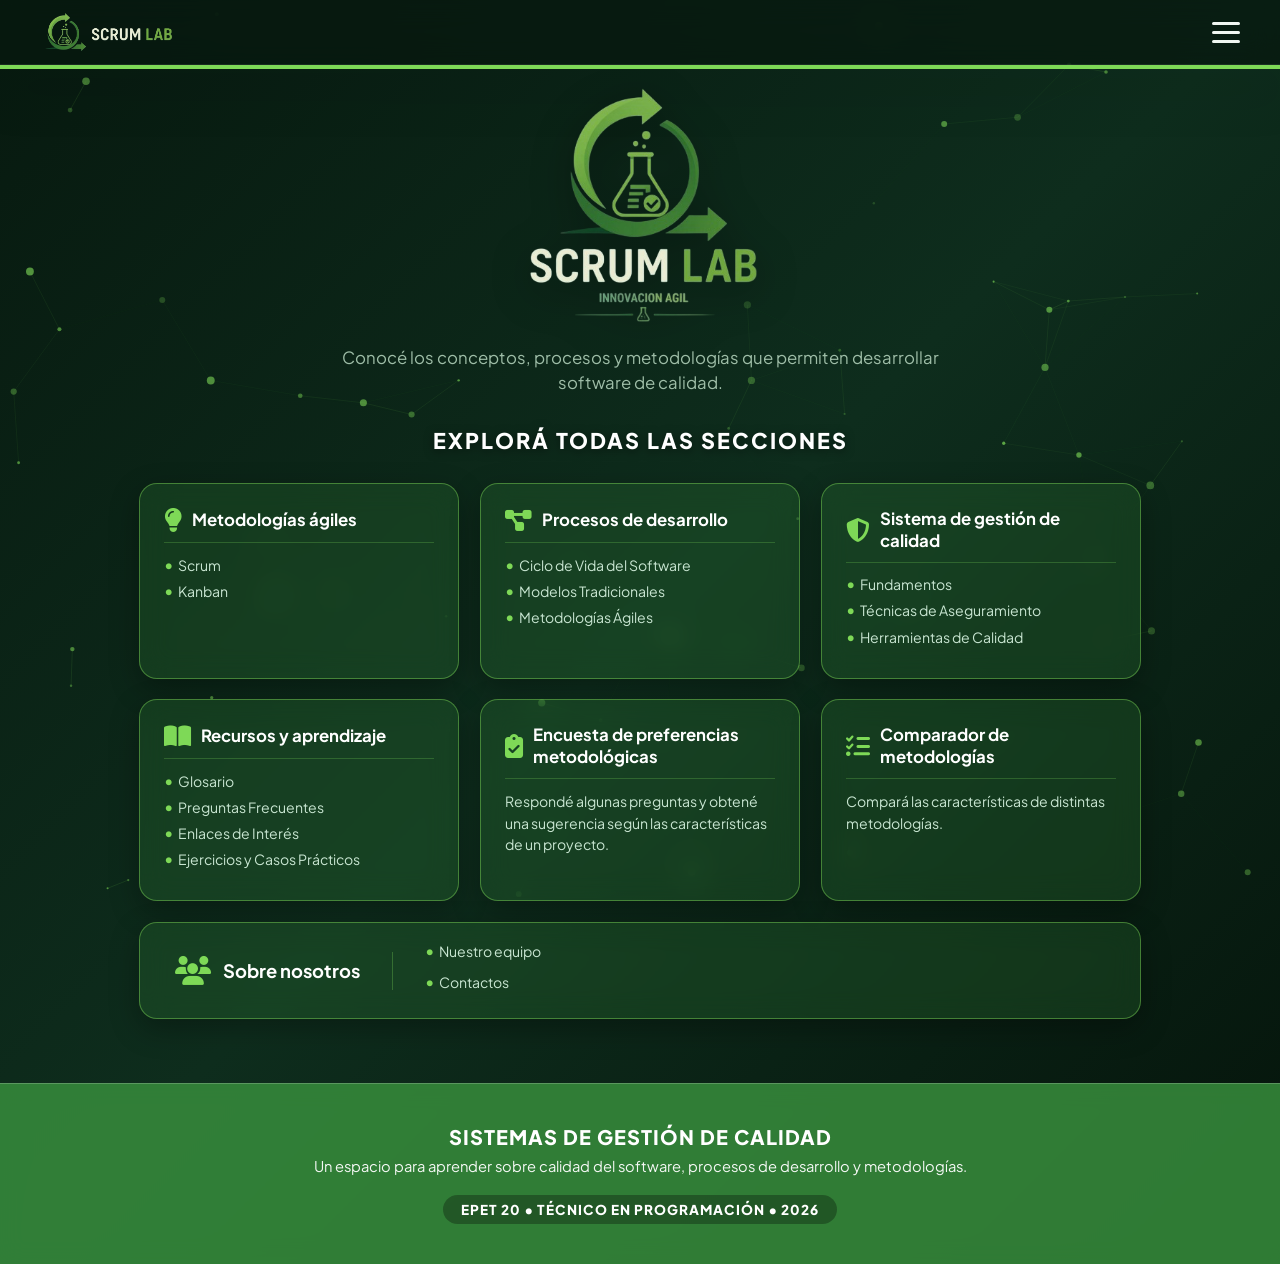
==== index.html @ 4226cd79 "Primer commit." ====
<!DOCTYPE html>
<html lang="es">
<head>
  <meta charset="UTF-8">
  <meta name="viewport" content="width=device-width, initial-scale=1.0">
  <title>SCRUM LAB - Innovación Ágil</title>
  <!-- Iconos FontAwesome -->
  <link rel="stylesheet" href="https://cdnjs.cloudflare.com/ajax/libs/font-awesome/6.4.0/css/all.min.css">
  <!-- Fuente Google -->
  <link href="https://fonts.googleapis.com/css2?family=Plus+Jakarta+Sans:wght@300;400;600;700;800;900&display=swap" rel="stylesheet">
  <!-- Hoja de Estilos -->
  <link rel="stylesheet" href="styles.css">
</head>
<body>

  <!-- Canvas de partículas animadas -->
  <canvas id="particles-canvas"></canvas>

  <!-- Navbar fija -->
  <header class="navbar">
    <div class="logo-mini">
      <img src="imagenes/logoheader.png" alt="Logo Scrum Lab Mini" class="header-logo-img">
    </div>
    <button class="menu-toggle" id="menuBtn" aria-label="Abrir menú">
      <span></span>
      <span></span>
      <span></span>
    </button>
  </header>

  <!-- Desplegable Megamenú -->
  <div class="mega-menu" id="megaMenu">
    <div class="mega-menu-content">
      
      <div class="menu-col">
        <h3><i class="fa-solid fa-shield-halved"></i> Gestión de la Calidad</h3>
        <ul>
          <li><a href="gestion.html"><i class="fa-solid fa-angle-right"></i> Fundamentos</a></li>
          <li><a href="gestion.html#aseguramiento"><i class="fa-solid fa-angle-right"></i> Técnicas de Aseguramiento</a></li>
          <li><a href="gestion.html"><i class="fa-solid fa-angle-right"></i> Herramientas de Calidad</a></li>
        </ul>
      </div>

      <div class="menu-col">
        <h3><i class="fa-solid fa-diagram-project"></i> Procesos de Desarrollo</h3>
        <ul>
          <li><a href="#"><i class="fa-solid fa-angle-right"></i> Ciclo de Vida del Software</a></li>
          <li><a href="#"><i class="fa-solid fa-angle-right"></i> Modelos Tradicionales</a></li>
        </ul>

        <h3><i class="fa-solid fa-bolt"></i> Metodologías Ágiles</h3>
        <ul>
          <li><a href="#"><i class="fa-solid fa-angle-right"></i> Scrum, Kanban, XP</a></li>
          <li><a href="#"><i class="fa-solid fa-angle-right"></i> Scrum a Profundidad</a></li>
        </ul>
      </div>

      <div class="menu-col">
        <h3><i class="fa-solid fa-graduation-cap"></i> Recursos y Aprendizaje</h3>
        <ul>
          <li><a href="#"><i class="fa-solid fa-angle-right"></i> Glosario</a></li>
          <li><a href="#"><i class="fa-solid fa-angle-right"></i> Preguntas Frecuentes</a></li>
          <li><a href="#"><i class="fa-solid fa-angle-right"></i> Enlaces de Interés</a></li>
          <li><a href="#"><i class="fa-solid fa-angle-right"></i> Ejercicios y Casos Prácticos</a></li>
        </ul>
      </div>

      <div class="menu-col">
        <h3><i class="fa-solid fa-users"></i> Sobre Nosotros</h3>
        <ul>
          <li><a href="nosotros.html"><i class="fa-solid fa-angle-right"></i> Información sobre el equipo</a></li>
          <li><a href="nosotros.html"><i class="fa-solid fa-angle-right"></i> Contacto</a></li>
        </ul>

        <h3><i class="fa-solid fa-scale-balanced"></i> Comparador</h3>
        <ul>
          <li><a href="#"><i class="fa-solid fa-angle-right"></i> Comparador de Metodologías</a></li>
        </ul>

        <h3><i class="fa-solid fa-clipboard-question"></i> Encuestas</h3>
        <ul>
          <li><a href="#"><i class="fa-solid fa-angle-right"></i> Encuesta Metodológica</a></li>
        </ul>
      </div>

    </div>
  </div>

  <!-- PANTALLA PRINCIPAL -->
  <main class="main-container">
    
    <!-- ENCABEZADO SUPERIOR / HERO -->
    <section class="hero-section">
      <div class="main-logo-wrapper">
        <img src="imagenes/logoprincipal.png" alt="Logo Principal Scrum Lab" class="main-logo-img">
      </div>
      <p class="subtitle">Conocé los conceptos, procesos y metodologías que permiten desarrollar software de calidad.</p>
    </section>

    <!-- TÍTULO PRINCIPAL -->
    <h2 class="sections-title">EXPLORÁ TODAS LAS SECCIONES</h2>

    <!-- GRID DE TARJETAS ESTILO DESTACADOS -->
    <div class="sections-grid">
      
      <!-- Fila 1 - Tarjeta 1: Metodologías ágiles -->
      <div class="card highlight-style">
        <div class="card-header">
          <i class="fa-solid fa-lightbulb"></i>
          <h3>Metodologías ágiles</h3>
        </div>
        <ul class="card-list">
          <li>Scrum</li>
          <li>Kanban</li>
        </ul>
      </div>

      <!-- Fila 1 - Tarjeta 2: Procesos de desarrollo -->
      <div class="card highlight-style">
        <div class="card-header">
          <i class="fa-solid fa-diagram-project"></i>
          <h3>Procesos de desarrollo</h3>
        </div>
        <ul class="card-list">
          <li>Ciclo de Vida del Software</li>
          <li>Modelos Tradicionales</li>
          <li>Metodologías Ágiles</li>
        </ul>
      </div>

      <!-- Fila 1 - Tarjeta 3: Sistema de gestión de calidad -->
      <a href="gestion.html" class="card-link">
        <div class="card highlight-style">
          <div class="card-header">
            <i class="fa-solid fa-shield-halved"></i>
            <h3>Sistema de gestión de calidad</h3>
          </div>
          <ul class="card-list">
            <li>Fundamentos</li>
            <li>Técnicas de Aseguramiento</li>
            <li>Herramientas de Calidad</li>
          </ul>
        </div>
      </a>

      <!-- Fila 2 - Tarjeta 1: Recursos y aprendizaje -->
      <div class="card highlight-style">
        <div class="card-header">
          <i class="fa-solid fa-book-open"></i>
          <h3>Recursos y aprendizaje</h3>
        </div>
        <ul class="card-list">
          <li>Glosario</li>
          <li>Preguntas Frecuentes</li>
          <li>Enlaces de Interés</li>
          <li>Ejercicios y Casos Prácticos</li>
        </ul>
      </div>

      <!-- Fila 2 - Tarjeta 2: Encuesta de preferencias -->
      <div class="card highlight-style">
        <div class="card-header">
          <i class="fa-solid fa-clipboard-check"></i>
          <h3>Encuesta de preferencias metodológicas</h3>
        </div>
        <p class="card-desc">Respondé algunas preguntas y obtené una sugerencia según las características de un proyecto.</p>
      </div>

      <!-- Fila 2 - Tarjeta 3: Comparador de metodologías -->
      <div class="card highlight-style">
        <div class="card-header">
          <i class="fa-solid fa-list-check"></i>
          <h3>Comparador de metodologías</h3>
        </div>
        <p class="card-desc">Compará las características de distintas metodologías.</p>
      </div>

      <!-- Fila 3 - Tarjeta Ancha: Sobre nosotros -->
      <a href="nosotros.html" class="card-link full-width">
        <div class="card highlight-style horizontal-card">
          <div class="card-header-horizontal">
            <i class="fa-solid fa-users"></i>
            <h3>Sobre nosotros</h3>
          </div>
          <div class="divider-vertical"></div>
          <ul class="card-list inline-list">
            <li>Nuestro equipo</li>
            <li>Contactos</li>
          </ul>
        </div>
      </a>

    </div>
  </main>

  <!-- Pie de página -->
  <footer class="footer-banner">
    <h2>SISTEMAS DE GESTIÓN DE CALIDAD</h2>
    <p>Un espacio para aprender sobre calidad del software, procesos de desarrollo y metodologías.</p>
    <div class="epet-tag">
      EPET 20 • TÉCNICO EN PROGRAMACIÓN • 2026
    </div>
  </footer>

  <!-- Script JS -->
  <script src="script.js"></script>
</body>
</html>
---- styles.css ----
/* VARIABLES Y TEMA GENERAL */
:root {
  --bg-gradient: linear-gradient(135deg, #07190f 0%, #0e2d1d 50%, #05140b 100%);
  --highlight-card-bg: rgba(56, 142, 60, 0.22);
  --highlight-card-border: rgba(126, 217, 87, 0.45);
  --card-hover-border: rgba(126, 217, 87, 0.85);
  --card-glow: rgba(126, 217, 87, 0.25);

  --accent-green: #388e3c;
  --accent-lime: #7ed957;
  --text-light: #f0f7f2;
  --text-dark: #0b2114;
  --text-muted: #9ebda7;

  --font-family: 'Plus Jakarta Sans', sans-serif;
  --radius-sm: 12px;
  --radius-md: 18px;
  --radius-lg: 26px;
}

* {
  box-sizing: border-box;
  margin: 0;
  padding: 0;
}

html {
  scroll-behavior: smooth;
}

body {
  font-family: var(--font-family);
  background: var(--bg-gradient);
  color: var(--text-light);
  min-height: 100vh;
  position: relative;
  overflow-x: hidden;
}

/* CANVAS DE PARTÍCULAS */
#particles-canvas {
  position: fixed;
  top: 0;
  left: 0;
  width: 100%;
  height: 100%;
  pointer-events: none;
  z-index: 0;
}

/* BARRA SUPERIOR NAVBAR */
.navbar {
  position: fixed;
  top: 0;
  left: 0;
  right: 0;
  height: 65px;
  background: rgba(7, 25, 15, 0.75);
  backdrop-filter: blur(14px);
  -webkit-backdrop-filter: blur(14px);
  display: flex;
  align-items: center;
  justify-content: space-between;
  padding: 0 2rem;
  z-index: 100;
  border-bottom: 1px solid rgba(255, 255, 255, 0.08);
}

.logo-mini {
  display: flex;
  align-items: center;
}

.header-logo-img {
  max-height: 40px;
  width: auto;
  object-fit: contain;
}

.menu-toggle {
  background: transparent;
  border: none;
  cursor: pointer;
  display: flex;
  flex-direction: column;
  gap: 6px;
  padding: 8px;
  z-index: 101;
}

.menu-toggle span {
  display: block;
  width: 28px;
  height: 3px;
  background-color: var(--text-light);
  border-radius: 3px;
  transition: all 0.3s ease;
}

.menu-toggle.active span:nth-child(1) {
  transform: translateY(9px) rotate(45deg);
}
.menu-toggle.active span:nth-child(2) {
  opacity: 0;
}
.menu-toggle.active span:nth-child(3) {
  transform: translateY(-9px) rotate(-45deg);
}

/* DESPLEGABLE MEGA-MENÚ */
.mega-menu {
  position: fixed;
  top: 65px;
  left: 0;
  width: 100%;
  background: rgba(235, 242, 232, 0.96);
  backdrop-filter: blur(20px);
  box-shadow: 0 20px 40px rgba(0,0,0,0.5);
  max-height: 0;
  overflow: hidden;
  transition: max-height 0.4s ease-in-out;
  z-index: 99;
  border-bottom: 4px solid var(--accent-lime);
}

.mega-menu.open {
  max-height: 85vh;
  overflow-y: auto;
}

.mega-menu-content {
  max-width: 1200px;
  margin: 0 auto;
  padding: 2.5rem 2rem;
  display: grid;
  grid-template-columns: repeat(auto-fit, minmax(220px, 1fr));
  gap: 2rem;
  color: var(--text-dark);
}

.menu-col h3 {
  font-size: 0.95rem;
  color: #0d381d;
  text-transform: uppercase;
  letter-spacing: 0.5px;
  margin-bottom: 1rem;
  border-bottom: 2px solid #a3d9b1;
  padding-bottom: 0.4rem;
  display: flex;
  align-items: center;
  gap: 8px;
}

.menu-col ul {
  list-style: none;
  margin-bottom: 1.5rem;
}

.menu-col li {
  margin-bottom: 0.6rem;
}

.menu-col a {
  text-decoration: none;
  color: #1f422c;
  font-weight: 600;
  font-size: 0.9rem;
  transition: all 0.2s ease;
  display: flex;
  align-items: center;
  gap: 6px;
}

.menu-col a i {
  font-size: 0.8rem;
  transition: transform 0.2s ease;
}

.menu-col a:hover {
  color: #076127;
}

.menu-col a:hover i {
  transform: translateX(5px);
}

/* CONTENEDOR PRINCIPAL */
.main-container {
  position: relative;
  z-index: 1;
  max-width: 1050px;
  margin: 85px auto 40px auto;
  padding: 0 1.5rem;
}

.hero-section {
  text-align: center;
  margin-bottom: 2rem;
}

.main-logo-wrapper {
  display: flex;
  justify-content: center;
  margin-bottom: 0.5rem;
}

.main-logo-img {
  width: 100%;
  max-width: 270px;
  height: auto;
  object-fit: contain;
  filter: drop-shadow(0 10px 20px rgba(0,0,0,0.4));
}

.subtitle {
  font-size: 1.05rem;
  color: var(--text-muted);
  max-width: 650px;
  margin: 0.5rem auto 0 auto;
  font-weight: 400;
  line-height: 1.5;
}

.sections-title {
  text-align: center;
  font-size: 1.35rem;
  font-weight: 800;
  letter-spacing: 2px;
  color: #ffffff;
  margin-bottom: 1.8rem;
  text-transform: uppercase;
  text-shadow: 0 2px 10px rgba(0,0,0,0.5);
}

/* GRID Y TARJETAS CON ESTILO DESTACADOS */
.sections-grid {
  display: grid;
  grid-template-columns: repeat(3, 1fr);
  gap: 1.3rem;
}

.card-link {
  text-decoration: none;
  color: inherit;
  display: block;
}

.card-link.full-width {
  grid-column: 1 / -1;
}

/* ESTILO REUTILIZADO DE DESTACADOS */
.highlight-style {
  background: var(--highlight-card-bg);
  backdrop-filter: blur(14px);
  -webkit-backdrop-filter: blur(14px);
  border: 1px solid var(--highlight-card-border);
  border-radius: var(--radius-md);
  padding: 1.5rem;
  transition: all 0.35s cubic-bezier(0.25, 0.8, 0.25, 1);
  box-shadow: 0 10px 30px rgba(0, 0, 0, 0.3);
  height: 100%;
  display: flex;
  flex-direction: column;
}

.highlight-style:hover {
  transform: translateY(-6px);
  border-color: var(--card-hover-border);
  box-shadow: 0 14px 35px rgba(0, 0, 0, 0.45), 0 0 20px var(--card-glow);
}

.card-header {
  display: flex;
  align-items: center;
  gap: 10px;
  margin-bottom: 0.8rem;
  border-bottom: 1px solid rgba(126, 217, 87, 0.25);
  padding-bottom: 0.6rem;
}

.card-header i {
  font-size: 1.5rem;
  color: var(--accent-lime);
  flex-shrink: 0;
}

.card-header h3 {
  font-size: 1.05rem;
  font-weight: 700;
  line-height: 1.3;
  color: #ffffff;
}

.card-list {
  list-style: none;
  padding-left: 0;
}

.card-list li {
  font-size: 0.88rem;
  color: #c9e6d2;
  margin-bottom: 0.4rem;
  position: relative;
  padding-left: 14px;
  line-height: 1.4;
}

.card-list li::before {
  content: "•";
  position: absolute;
  left: 0;
  color: var(--accent-lime);
  font-size: 1.1rem;
  line-height: 1;
}

.card-desc {
  font-size: 0.88rem;
  color: #c9e6d2;
  line-height: 1.5;
}

/* TARJETA HORIZONTAL SOBRE NOSOTROS */
.horizontal-card {
  flex-direction: row;
  align-items: center;
  padding: 1.2rem 2.2rem;
  gap: 2rem;
}

.card-header-horizontal {
  display: flex;
  align-items: center;
  gap: 12px;
}

.card-header-horizontal i {
  font-size: 1.8rem;
  color: var(--accent-lime);
}

.card-header-horizontal h3 {
  font-size: 1.15rem;
  font-weight: 700;
  color: #ffffff;
  white-space: nowrap;
}

.divider-vertical {
  width: 1px;
  height: 38px;
  background: rgba(126, 217, 87, 0.3);
}

.inline-list {
  display: flex;
  flex-direction: column;
  gap: 0.3rem;
}

/* FOOTER BANNER */
.footer-banner {
  background: rgba(56, 142, 60, 0.85);
  backdrop-filter: blur(12px);
  color: #ffffff;
  text-align: center;
  padding: 2.5rem 1.5rem;
  margin-top: 4rem;
  position: relative;
  z-index: 1;
  border-top: 1px solid rgba(255,255,255,0.2);
}

.footer-banner h2 {
  font-size: 1.25rem;
  letter-spacing: 1px;
  margin-bottom: 0.5rem;
  font-weight: 800;
}

.footer-banner p {
  font-size: 0.92rem;
  opacity: 0.95;
  margin-bottom: 1.2rem;
}

.epet-tag {
  display: inline-block;
  font-weight: 800;
  letter-spacing: 1px;
  font-size: 0.85rem;
  background: rgba(0,0,0,0.3);
  padding: 6px 18px;
  border-radius: 20px;
}

/* RESPONSIVE */
@media (max-width: 850px) {
  .sections-grid {
    grid-template-columns: repeat(2, 1fr);
  }
}

@media (max-width: 580px) {
  .sections-grid {
    grid-template-columns: 1fr;
  }
  .horizontal-card {
    flex-direction: column;
    align-items: flex-start;
    gap: 1rem;
  }
  .divider-vertical {
    width: 100%;
    height: 1px;
  }
}
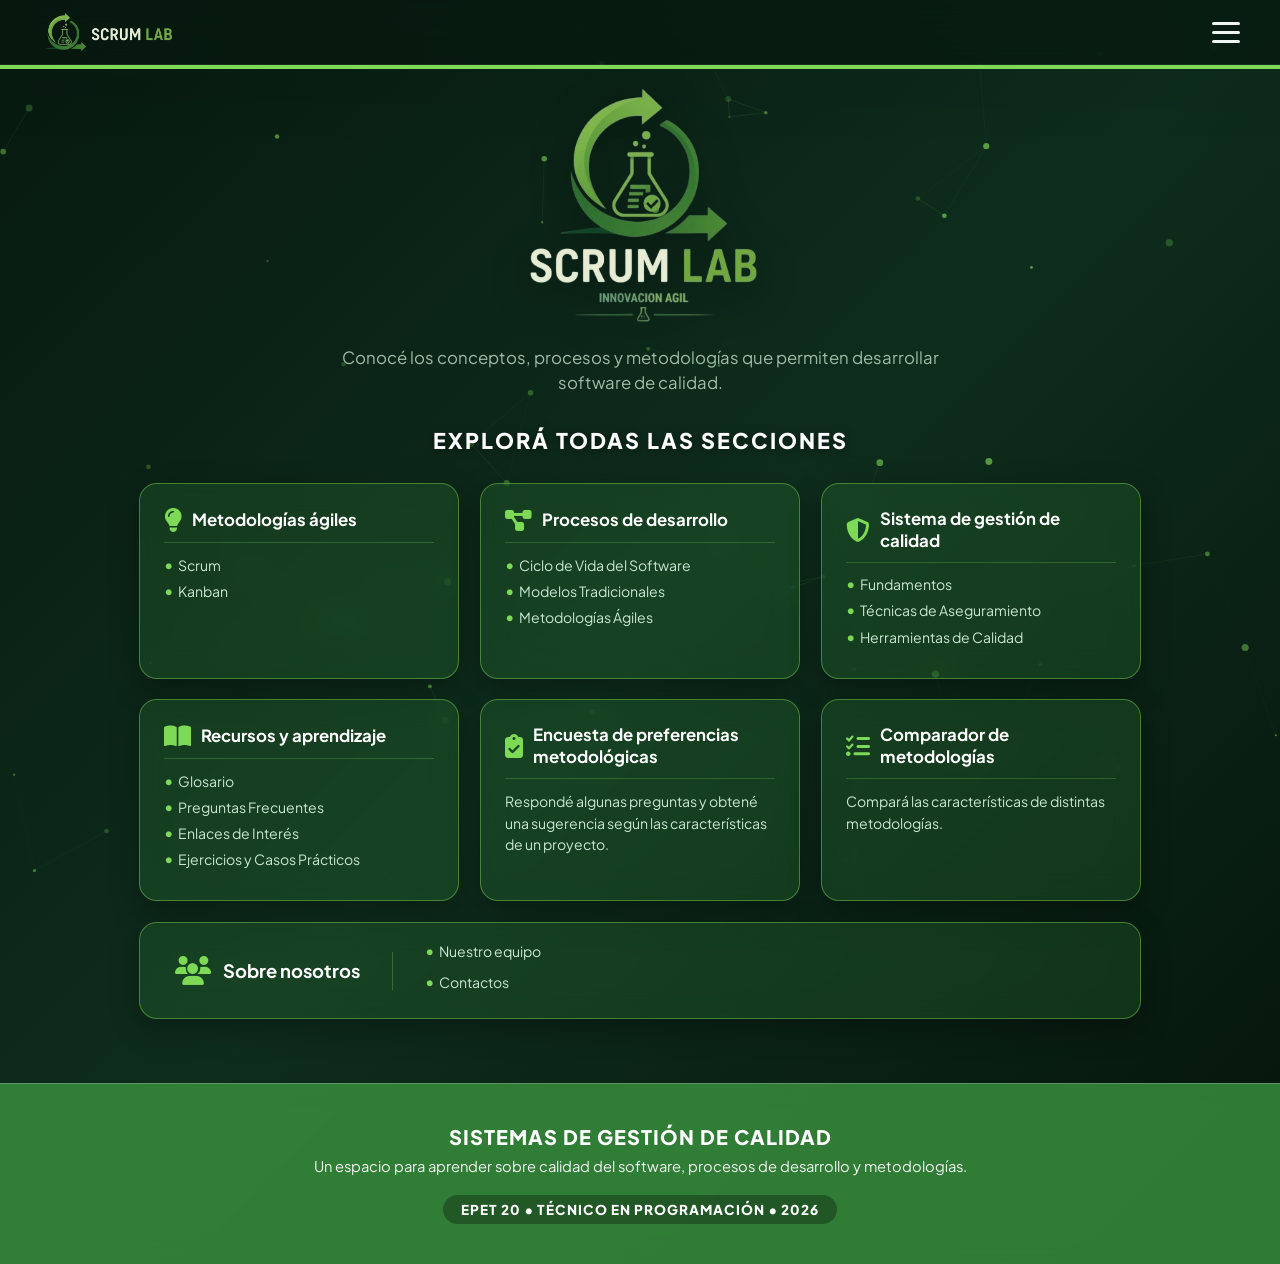
==== commit db1648ff: "Modificando codigos." ====
--- a/index.html
+++ b/index.html
@@ -4,19 +4,18 @@
   <meta charset="UTF-8">
   <meta name="viewport" content="width=device-width, initial-scale=1.0">
   <title>SCRUM LAB - Innovación Ágil</title>
-  <!-- Iconos FontAwesome -->
+
   <link rel="stylesheet" href="https://cdnjs.cloudflare.com/ajax/libs/font-awesome/6.4.0/css/all.min.css">
-  <!-- Fuente Google -->
   <link href="https://fonts.googleapis.com/css2?family=Plus+Jakarta+Sans:wght@300;400;600;700;800;900&display=swap" rel="stylesheet">
-  <!-- Hoja de Estilos -->
+
   <link rel="stylesheet" href="styles.css">
 </head>
 <body>
 
-  <!-- Canvas de partículas animadas -->
+ 
   <canvas id="particles-canvas"></canvas>
 
-  <!-- Navbar fija -->
+  
   <header class="navbar">
     <div class="logo-mini">
       <img src="imagenes/logoheader.png" alt="Logo Scrum Lab Mini" class="header-logo-img">
@@ -28,7 +27,7 @@
     </button>
   </header>
 
-  <!-- Desplegable Megamenú -->
+  
   <div class="mega-menu" id="megaMenu">
     <div class="mega-menu-content">
       
@@ -86,10 +85,10 @@
     </div>
   </div>
 
-  <!-- PANTALLA PRINCIPAL -->
+  
   <main class="main-container">
     
-    <!-- ENCABEZADO SUPERIOR / HERO -->
+    
     <section class="hero-section">
       <div class="main-logo-wrapper">
         <img src="imagenes/logoprincipal.png" alt="Logo Principal Scrum Lab" class="main-logo-img">
@@ -97,13 +96,13 @@
       <p class="subtitle">Conocé los conceptos, procesos y metodologías que permiten desarrollar software de calidad.</p>
     </section>
 
-    <!-- TÍTULO PRINCIPAL -->
+    
     <h2 class="sections-title">EXPLORÁ TODAS LAS SECCIONES</h2>
 
-    <!-- GRID DE TARJETAS ESTILO DESTACADOS -->
+    
     <div class="sections-grid">
       
-      <!-- Fila 1 - Tarjeta 1: Metodologías ágiles -->
+      
       <div class="card highlight-style">
         <div class="card-header">
           <i class="fa-solid fa-lightbulb"></i>
@@ -115,7 +114,7 @@
         </ul>
       </div>
 
-      <!-- Fila 1 - Tarjeta 2: Procesos de desarrollo -->
+      
       <div class="card highlight-style">
         <div class="card-header">
           <i class="fa-solid fa-diagram-project"></i>
@@ -128,7 +127,7 @@
         </ul>
       </div>
 
-      <!-- Fila 1 - Tarjeta 3: Sistema de gestión de calidad -->
+      
       <a href="gestion.html" class="card-link">
         <div class="card highlight-style">
           <div class="card-header">
@@ -143,7 +142,7 @@
         </div>
       </a>
 
-      <!-- Fila 2 - Tarjeta 1: Recursos y aprendizaje -->
+      
       <div class="card highlight-style">
         <div class="card-header">
           <i class="fa-solid fa-book-open"></i>
@@ -157,7 +156,7 @@
         </ul>
       </div>
 
-      <!-- Fila 2 - Tarjeta 2: Encuesta de preferencias -->
+      
       <div class="card highlight-style">
         <div class="card-header">
           <i class="fa-solid fa-clipboard-check"></i>
@@ -166,7 +165,7 @@
         <p class="card-desc">Respondé algunas preguntas y obtené una sugerencia según las características de un proyecto.</p>
       </div>
 
-      <!-- Fila 2 - Tarjeta 3: Comparador de metodologías -->
+      
       <div class="card highlight-style">
         <div class="card-header">
           <i class="fa-solid fa-list-check"></i>
@@ -175,7 +174,7 @@
         <p class="card-desc">Compará las características de distintas metodologías.</p>
       </div>
 
-      <!-- Fila 3 - Tarjeta Ancha: Sobre nosotros -->
+      
       <a href="nosotros.html" class="card-link full-width">
         <div class="card highlight-style horizontal-card">
           <div class="card-header-horizontal">
@@ -193,7 +192,7 @@
     </div>
   </main>
 
-  <!-- Pie de página -->
+  
   <footer class="footer-banner">
     <h2>SISTEMAS DE GESTIÓN DE CALIDAD</h2>
     <p>Un espacio para aprender sobre calidad del software, procesos de desarrollo y metodologías.</p>
@@ -202,7 +201,7 @@
     </div>
   </footer>
 
-  <!-- Script JS -->
+  
   <script src="script.js"></script>
 </body>
 </html>
--- a/styles.css
+++ b/styles.css
@@ -1,4 +1,4 @@
-/* VARIABLES Y TEMA GENERAL */
+
 :root {
   --bg-gradient: linear-gradient(135deg, #07190f 0%, #0e2d1d 50%, #05140b 100%);
   --highlight-card-bg: rgba(56, 142, 60, 0.22);
@@ -37,7 +37,7 @@
   overflow-x: hidden;
 }
 
-/* CANVAS DE PARTÍCULAS */
+
 #particles-canvas {
   position: fixed;
   top: 0;
@@ -48,7 +48,6 @@
   z-index: 0;
 }
 
-/* BARRA SUPERIOR NAVBAR */
 .navbar {
   position: fixed;
   top: 0;
@@ -107,7 +106,6 @@
   transform: translateY(-9px) rotate(-45deg);
 }
 
-/* DESPLEGABLE MEGA-MENÚ */
 .mega-menu {
   position: fixed;
   top: 65px;
@@ -184,7 +182,6 @@
   transform: translateX(5px);
 }
 
-/* CONTENEDOR PRINCIPAL */
 .main-container {
   position: relative;
   z-index: 1;
@@ -232,7 +229,6 @@
   text-shadow: 0 2px 10px rgba(0,0,0,0.5);
 }
 
-/* GRID Y TARJETAS CON ESTILO DESTACADOS */
 .sections-grid {
   display: grid;
   grid-template-columns: repeat(3, 1fr);
@@ -249,7 +245,6 @@
   grid-column: 1 / -1;
 }
 
-/* ESTILO REUTILIZADO DE DESTACADOS */
 .highlight-style {
   background: var(--highlight-card-bg);
   backdrop-filter: blur(14px);
@@ -321,7 +316,6 @@
   line-height: 1.5;
 }
 
-/* TARJETA HORIZONTAL SOBRE NOSOTROS */
 .horizontal-card {
   flex-direction: row;
   align-items: center;
@@ -359,7 +353,6 @@
   gap: 0.3rem;
 }
 
-/* FOOTER BANNER */
 .footer-banner {
   background: rgba(56, 142, 60, 0.85);
   backdrop-filter: blur(12px);
@@ -395,7 +388,6 @@
   border-radius: 20px;
 }
 
-/* RESPONSIVE */
 @media (max-width: 850px) {
   .sections-grid {
     grid-template-columns: repeat(2, 1fr);
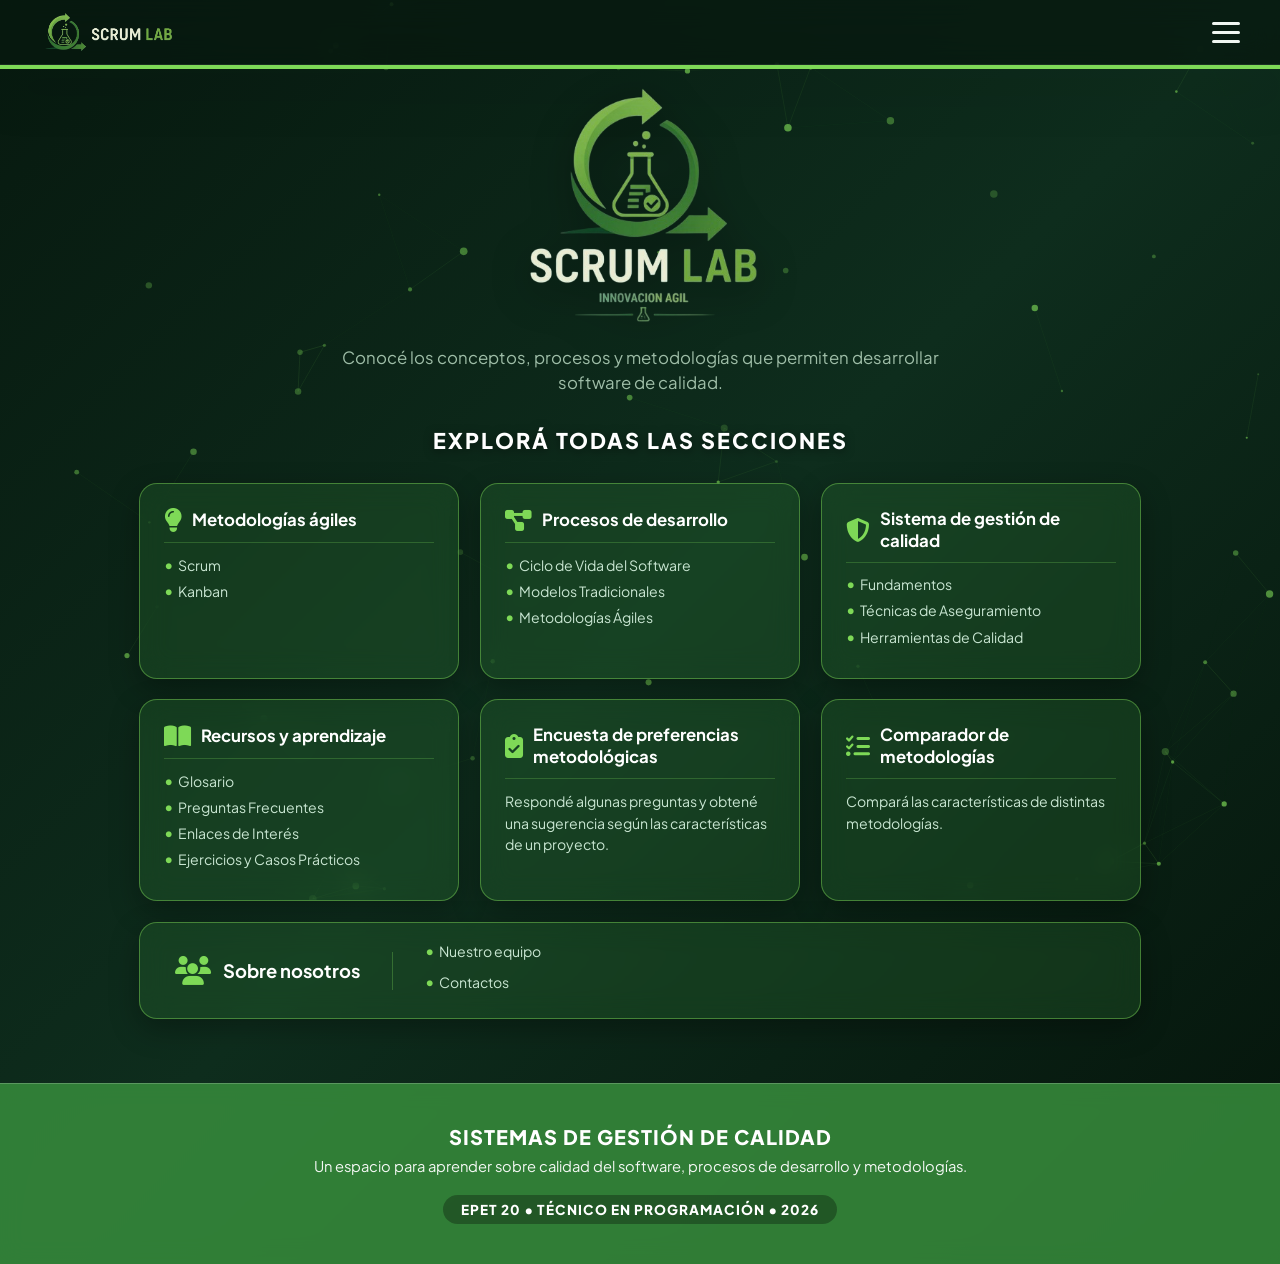
==== commit 8c1c292a: "Actualicé el diseño y los estilos" ====
--- a/index.html
+++ b/index.html
@@ -12,10 +12,8 @@
 </head>
 <body>
 
- 
   <canvas id="particles-canvas"></canvas>
 
-  
   <header class="navbar">
     <div class="logo-mini">
       <img src="imagenes/logoheader.png" alt="Logo Scrum Lab Mini" class="header-logo-img">
@@ -27,40 +25,39 @@
     </button>
   </header>
 
-  
   <div class="mega-menu" id="megaMenu">
     <div class="mega-menu-content">
-      
       <div class="menu-col">
         <h3><i class="fa-solid fa-shield-halved"></i> Gestión de la Calidad</h3>
         <ul>
           <li><a href="gestion.html"><i class="fa-solid fa-angle-right"></i> Fundamentos</a></li>
           <li><a href="gestion.html#aseguramiento"><i class="fa-solid fa-angle-right"></i> Técnicas de Aseguramiento</a></li>
-          <li><a href="gestion.html"><i class="fa-solid fa-angle-right"></i> Herramientas de Calidad</a></li>
+          <li><a href="gestion.html#herramientas"><i class="fa-solid fa-angle-right"></i> Herramientas de Calidad</a></li>
         </ul>
       </div>
 
       <div class="menu-col">
         <h3><i class="fa-solid fa-diagram-project"></i> Procesos de Desarrollo</h3>
         <ul>
-          <li><a href="#"><i class="fa-solid fa-angle-right"></i> Ciclo de Vida del Software</a></li>
-          <li><a href="#"><i class="fa-solid fa-angle-right"></i> Modelos Tradicionales</a></li>
+          <li><a href="procesos.html"><i class="fa-solid fa-angle-right"></i> Ciclo de Vida del Software</a></li>
+          <li><a href="procesos.html#modelos-tradicionales"><i class="fa-solid fa-angle-right"></i> Modelos Tradicionales</a></li>
         </ul>
 
         <h3><i class="fa-solid fa-bolt"></i> Metodologías Ágiles</h3>
         <ul>
-          <li><a href="#"><i class="fa-solid fa-angle-right"></i> Scrum, Kanban, XP</a></li>
-          <li><a href="#"><i class="fa-solid fa-angle-right"></i> Scrum a Profundidad</a></li>
+          <li><a href="agiles.html"><i class="fa-solid fa-angle-right"></i> Scrum, Kanban, XP</a></li>
+          <li><a href="agiles.html#scrum-profundidad"><i class="fa-solid fa-angle-right"></i> Scrum a Profundidad</a></li>
+          <li><a href="agiles.html#kanban-profundidad"><i class="fa-solid fa-angle-right"></i> Kanban a Profundidad</a></li>
         </ul>
       </div>
 
       <div class="menu-col">
         <h3><i class="fa-solid fa-graduation-cap"></i> Recursos y Aprendizaje</h3>
         <ul>
-          <li><a href="#"><i class="fa-solid fa-angle-right"></i> Glosario</a></li>
-          <li><a href="#"><i class="fa-solid fa-angle-right"></i> Preguntas Frecuentes</a></li>
-          <li><a href="#"><i class="fa-solid fa-angle-right"></i> Enlaces de Interés</a></li>
-          <li><a href="#"><i class="fa-solid fa-angle-right"></i> Ejercicios y Casos Prácticos</a></li>
+          <li><a href="recursos.html"><i class="fa-solid fa-angle-right"></i> Glosario</a></li>
+          <li><a href="recursos.html#preguntas-frecuentes"><i class="fa-solid fa-angle-right"></i> Preguntas Frecuentes</a></li>
+          <li><a href="recursos.html"><i class="fa-solid fa-angle-right"></i> Enlaces de Interés</a></li>
+          <li><a href="recursos.html"><i class="fa-solid fa-angle-right"></i> Ejercicios y Casos Prácticos</a></li>
         </ul>
       </div>
 
@@ -73,21 +70,13 @@
 
         <h3><i class="fa-solid fa-scale-balanced"></i> Comparador</h3>
         <ul>
-          <li><a href="#"><i class="fa-solid fa-angle-right"></i> Comparador de Metodologías</a></li>
-        </ul>
-
-        <h3><i class="fa-solid fa-clipboard-question"></i> Encuestas</h3>
-        <ul>
-          <li><a href="#"><i class="fa-solid fa-angle-right"></i> Encuesta Metodológica</a></li>
+          <li><a href="index.html"><i class="fa-solid fa-angle-right"></i> Comparador de Metodologías</a></li>
         </ul>
       </div>
-
     </div>
   </div>
 
-  
   <main class="main-container">
-    
     
     <section class="hero-section">
       <div class="main-logo-wrapper">
@@ -96,38 +85,40 @@
       <p class="subtitle">Conocé los conceptos, procesos y metodologías que permiten desarrollar software de calidad.</p>
     </section>
 
-    
     <h2 class="sections-title">EXPLORÁ TODAS LAS SECCIONES</h2>
 
-    
     <div class="sections-grid">
       
-      
-      <div class="card highlight-style">
-        <div class="card-header">
-          <i class="fa-solid fa-lightbulb"></i>
-          <h3>Metodologías ágiles</h3>
+      <!-- 1. Metodologías ágiles -->
+      <a href="agiles.html" class="card-link">
+        <div class="card highlight-style">
+          <div class="card-header">
+            <i class="fa-solid fa-lightbulb"></i>
+            <h3>Metodologías ágiles</h3>
+          </div>
+          <ul class="card-list">
+            <li>Scrum</li>
+            <li>Kanban</li>
+          </ul>
         </div>
-        <ul class="card-list">
-          <li>Scrum</li>
-          <li>Kanban</li>
-        </ul>
-      </div>
+      </a>
 
-      
-      <div class="card highlight-style">
-        <div class="card-header">
-          <i class="fa-solid fa-diagram-project"></i>
-          <h3>Procesos de desarrollo</h3>
+      <!-- 2. Procesos de desarrollo -->
+      <a href="procesos.html" class="card-link">
+        <div class="card highlight-style">
+          <div class="card-header">
+            <i class="fa-solid fa-diagram-project"></i>
+            <h3>Procesos de desarrollo</h3>
+          </div>
+          <ul class="card-list">
+            <li>Ciclo de Vida del Software</li>
+            <li>Modelos Tradicionales</li>
+            <li>Metodologías Ágiles</li>
+          </ul>
         </div>
-        <ul class="card-list">
-          <li>Ciclo de Vida del Software</li>
-          <li>Modelos Tradicionales</li>
-          <li>Metodologías Ágiles</li>
-        </ul>
-      </div>
+      </a>
 
-      
+      <!-- 3. Sistema de gestión de calidad -->
       <a href="gestion.html" class="card-link">
         <div class="card highlight-style">
           <div class="card-header">
@@ -142,21 +133,23 @@
         </div>
       </a>
 
-      
-      <div class="card highlight-style">
-        <div class="card-header">
-          <i class="fa-solid fa-book-open"></i>
-          <h3>Recursos y aprendizaje</h3>
+      <!-- 4. Recursos y aprendizaje -->
+      <a href="recursos.html" class="card-link">
+        <div class="card highlight-style">
+          <div class="card-header">
+            <i class="fa-solid fa-book-open"></i>
+            <h3>Recursos y aprendizaje</h3>
+          </div>
+          <ul class="card-list">
+            <li>Glosario</li>
+            <li>Preguntas Frecuentes</li>
+            <li>Enlaces de Interés</li>
+            <li>Ejercicios y Casos Prácticos</li>
+          </ul>
         </div>
-        <ul class="card-list">
-          <li>Glosario</li>
-          <li>Preguntas Frecuentes</li>
-          <li>Enlaces de Interés</li>
-          <li>Ejercicios y Casos Prácticos</li>
-        </ul>
-      </div>
+      </a>
 
-      
+      <!-- Encuesta de preferencias metodológicas -->
       <div class="card highlight-style">
         <div class="card-header">
           <i class="fa-solid fa-clipboard-check"></i>
@@ -165,7 +158,7 @@
         <p class="card-desc">Respondé algunas preguntas y obtené una sugerencia según las características de un proyecto.</p>
       </div>
 
-      
+      <!-- Comparador de metodologías -->
       <div class="card highlight-style">
         <div class="card-header">
           <i class="fa-solid fa-list-check"></i>
@@ -174,7 +167,7 @@
         <p class="card-desc">Compará las características de distintas metodologías.</p>
       </div>
 
-      
+      <!-- 5. Sobre nosotros -->
       <a href="nosotros.html" class="card-link full-width">
         <div class="card highlight-style horizontal-card">
           <div class="card-header-horizontal">
@@ -192,7 +185,6 @@
     </div>
   </main>
 
-  
   <footer class="footer-banner">
     <h2>SISTEMAS DE GESTIÓN DE CALIDAD</h2>
     <p>Un espacio para aprender sobre calidad del software, procesos de desarrollo y metodologías.</p>
@@ -201,7 +193,6 @@
     </div>
   </footer>
 
-  
   <script src="script.js"></script>
 </body>
 </html>
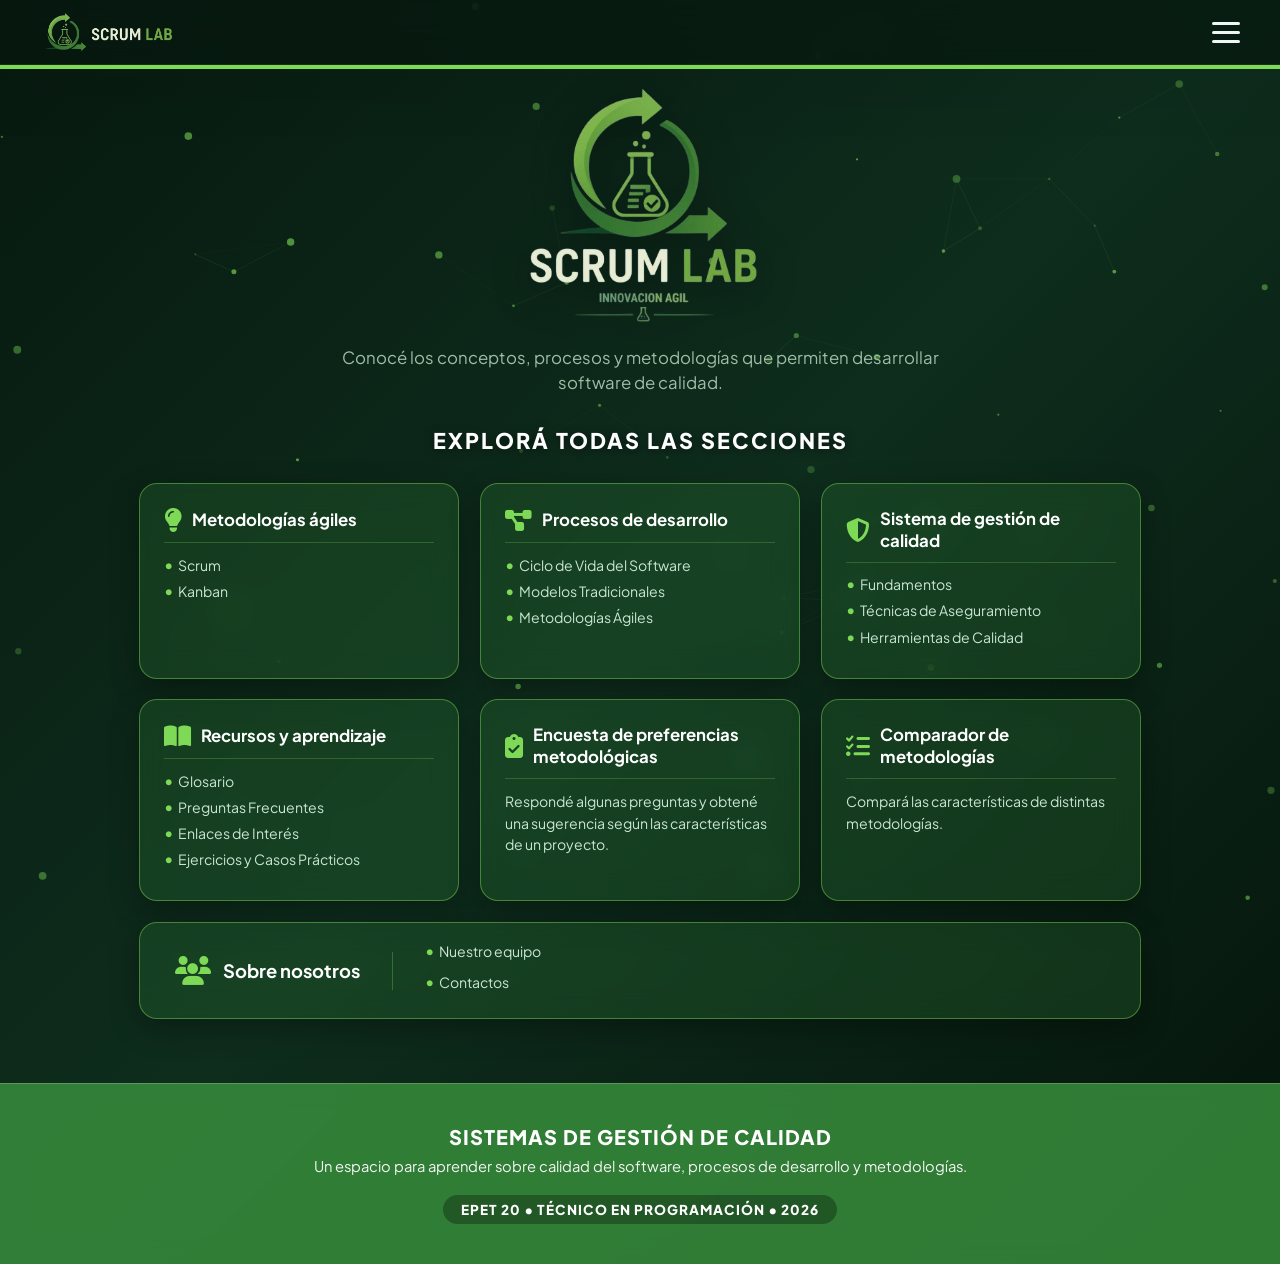
==== commit 7084b0e7: "Agregando cambios" ====
--- a/index.html
+++ b/index.html
@@ -46,8 +46,8 @@
         <h3><i class="fa-solid fa-bolt"></i> Metodologías Ágiles</h3>
         <ul>
           <li><a href="agiles.html"><i class="fa-solid fa-angle-right"></i> Scrum, Kanban, XP</a></li>
-          <li><a href="agiles.html#scrum-profundidad"><i class="fa-solid fa-angle-right"></i> Scrum a Profundidad</a></li>
-          <li><a href="agiles.html#kanban-profundidad"><i class="fa-solid fa-angle-right"></i> Kanban a Profundidad</a></li>
+          <li><a href="agiles.html"><i class="fa-solid fa-angle-right"></i> Scrum a Profundidad</a></li>
+          <li><a href="agiles.html"><i class="fa-solid fa-angle-right"></i> Kanban a Profundidad</a></li>
         </ul>
       </div>
 
@@ -56,21 +56,26 @@
         <ul>
           <li><a href="recursos.html"><i class="fa-solid fa-angle-right"></i> Glosario</a></li>
           <li><a href="recursos.html#preguntas-frecuentes"><i class="fa-solid fa-angle-right"></i> Preguntas Frecuentes</a></li>
-          <li><a href="recursos.html"><i class="fa-solid fa-angle-right"></i> Enlaces de Interés</a></li>
+          <li><a href="recursos.html#enlaces-de-interes"><i class="fa-solid fa-angle-right"></i> Enlaces de Interés</a></li>
           <li><a href="recursos.html"><i class="fa-solid fa-angle-right"></i> Ejercicios y Casos Prácticos</a></li>
         </ul>
       </div>
 
       <div class="menu-col">
+        <h3><i class="fa-solid fa-scale-balanced"></i> Comparador de Metodologías</h3>
+        <ul>
+          <li><a href="comparador.html"><i class="fa-solid fa-angle-right"></i> Ir al Comparador</a></li>
+        </ul>
+
+        <h3><i class="fa-solid fa-square-poll-vertical"></i> Encuesta de Preferencias</h3>
+        <ul>
+          <li><a href="encuesta.html"><i class="fa-solid fa-angle-right"></i> Ir a la Encuesta</a></li>
+        </ul>
+
         <h3><i class="fa-solid fa-users"></i> Sobre Nosotros</h3>
         <ul>
           <li><a href="nosotros.html"><i class="fa-solid fa-angle-right"></i> Información sobre el equipo</a></li>
           <li><a href="nosotros.html"><i class="fa-solid fa-angle-right"></i> Contacto</a></li>
-        </ul>
-
-        <h3><i class="fa-solid fa-scale-balanced"></i> Comparador</h3>
-        <ul>
-          <li><a href="index.html"><i class="fa-solid fa-angle-right"></i> Comparador de Metodologías</a></li>
         </ul>
       </div>
     </div>
@@ -87,7 +92,7 @@
 
     <h2 class="sections-title">EXPLORÁ TODAS LAS SECCIONES</h2>
 
-    <div class="sections-grid">
+<div class="sections-grid">
       
       <!-- 1. Metodologías ágiles -->
       <a href="agiles.html" class="card-link">
@@ -149,25 +154,29 @@
         </div>
       </a>
 
-      <!-- Encuesta de preferencias metodológicas -->
-      <div class="card highlight-style">
-        <div class="card-header">
-          <i class="fa-solid fa-clipboard-check"></i>
-          <h3>Encuesta de preferencias metodológicas</h3>
-        </div>
-        <p class="card-desc">Respondé algunas preguntas y obtené una sugerencia según las características de un proyecto.</p>
-      </div>
-
-      <!-- Comparador de metodologías -->
-      <div class="card highlight-style">
-        <div class="card-header">
-          <i class="fa-solid fa-list-check"></i>
-          <h3>Comparador de metodologías</h3>
-        </div>
-        <p class="card-desc">Compará las características de distintas metodologías.</p>
-      </div>
-
-      <!-- 5. Sobre nosotros -->
+      <!-- 5. Encuesta de preferencias metodológicas -->
+      <a href="encuesta.html" class="card-link">
+        <div class="card highlight-style">
+          <div class="card-header">
+            <i class="fa-solid fa-clipboard-check"></i>
+            <h3>Encuesta de preferencias metodológicas</h3>
+          </div>
+          <p class="card-desc">Respondé algunas preguntas y obtené una sugerencia según las características de un proyecto.</p>
+        </div>
+      </a>
+
+      <!-- 6. Comparador de metodologías (Subido a la par de la encuesta) -->
+      <a href="comparador.html" class="card-link">
+        <div class="card highlight-style">
+          <div class="card-header">
+            <i class="fa-solid fa-list-check"></i>
+            <h3>Comparador de metodologías</h3>
+          </div>
+          <p class="card-desc">Compará las características de distintas metodologías.</p>
+        </div>
+      </a>
+
+      <!-- 7. Sobre nosotros (Ancho completo abajo) -->
       <a href="nosotros.html" class="card-link full-width">
         <div class="card highlight-style horizontal-card">
           <div class="card-header-horizontal">
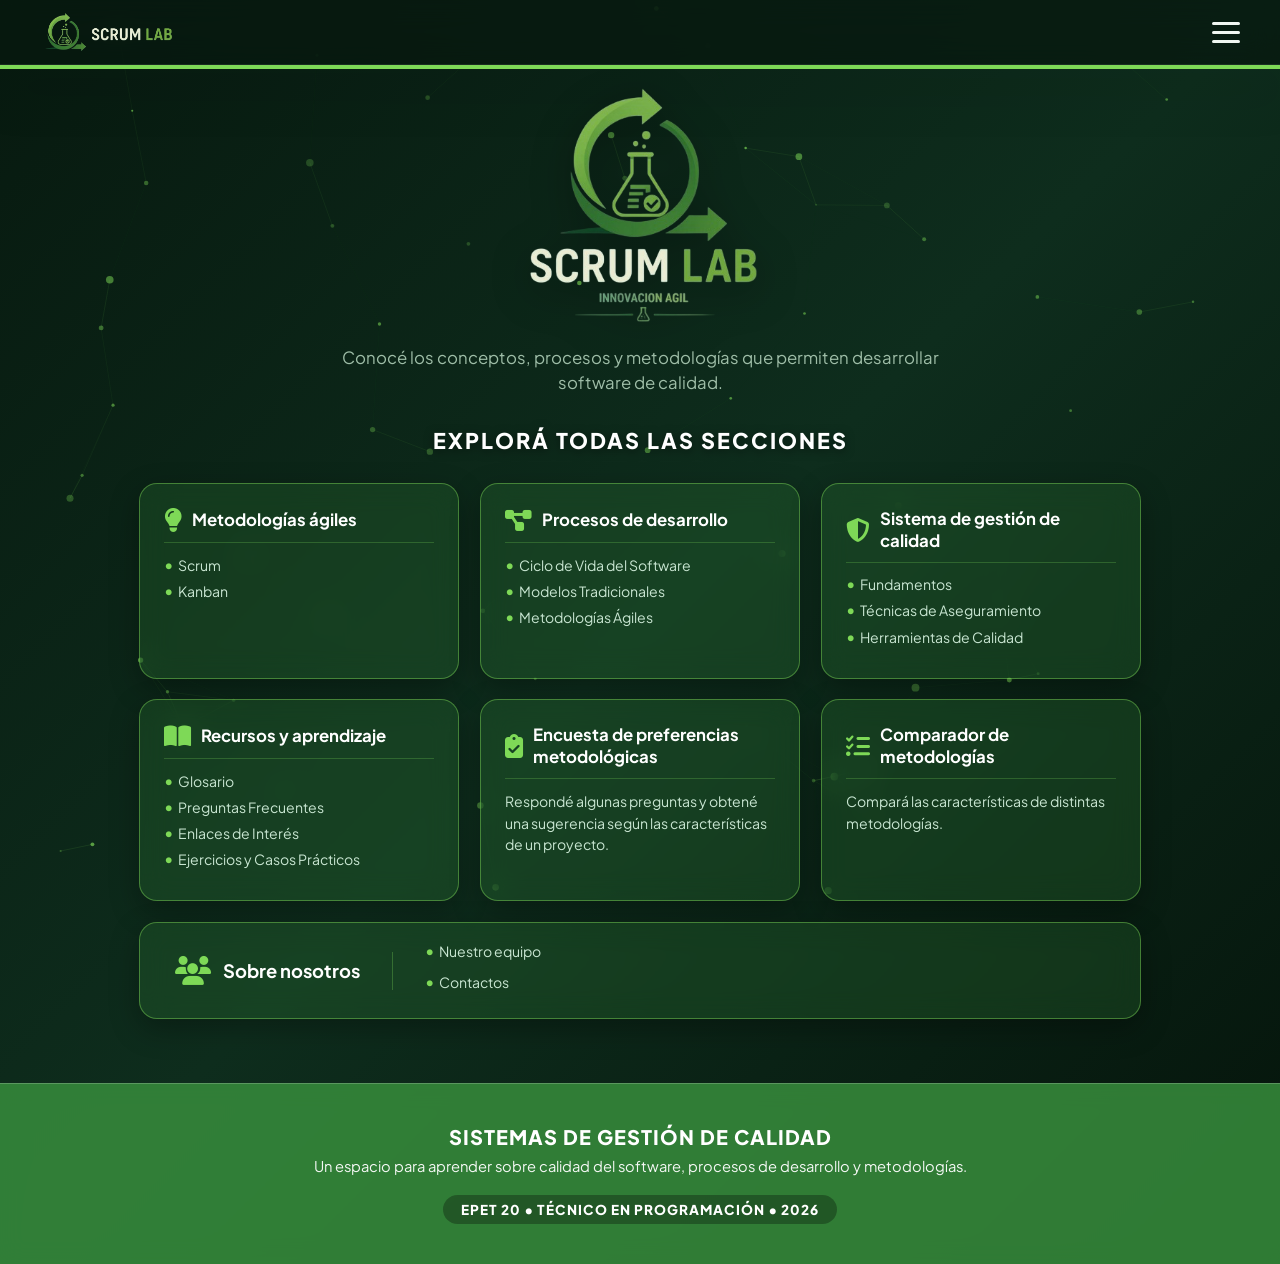
==== commit 5e355627: "Forzando publicacion en pages" ====
--- a/index.html
+++ b/index.html
@@ -25,6 +25,7 @@
     </button>
   </header>
 
+    <!-- Mega Menú Desplegable -->
   <div class="mega-menu" id="megaMenu">
     <div class="mega-menu-content">
       <div class="menu-col">
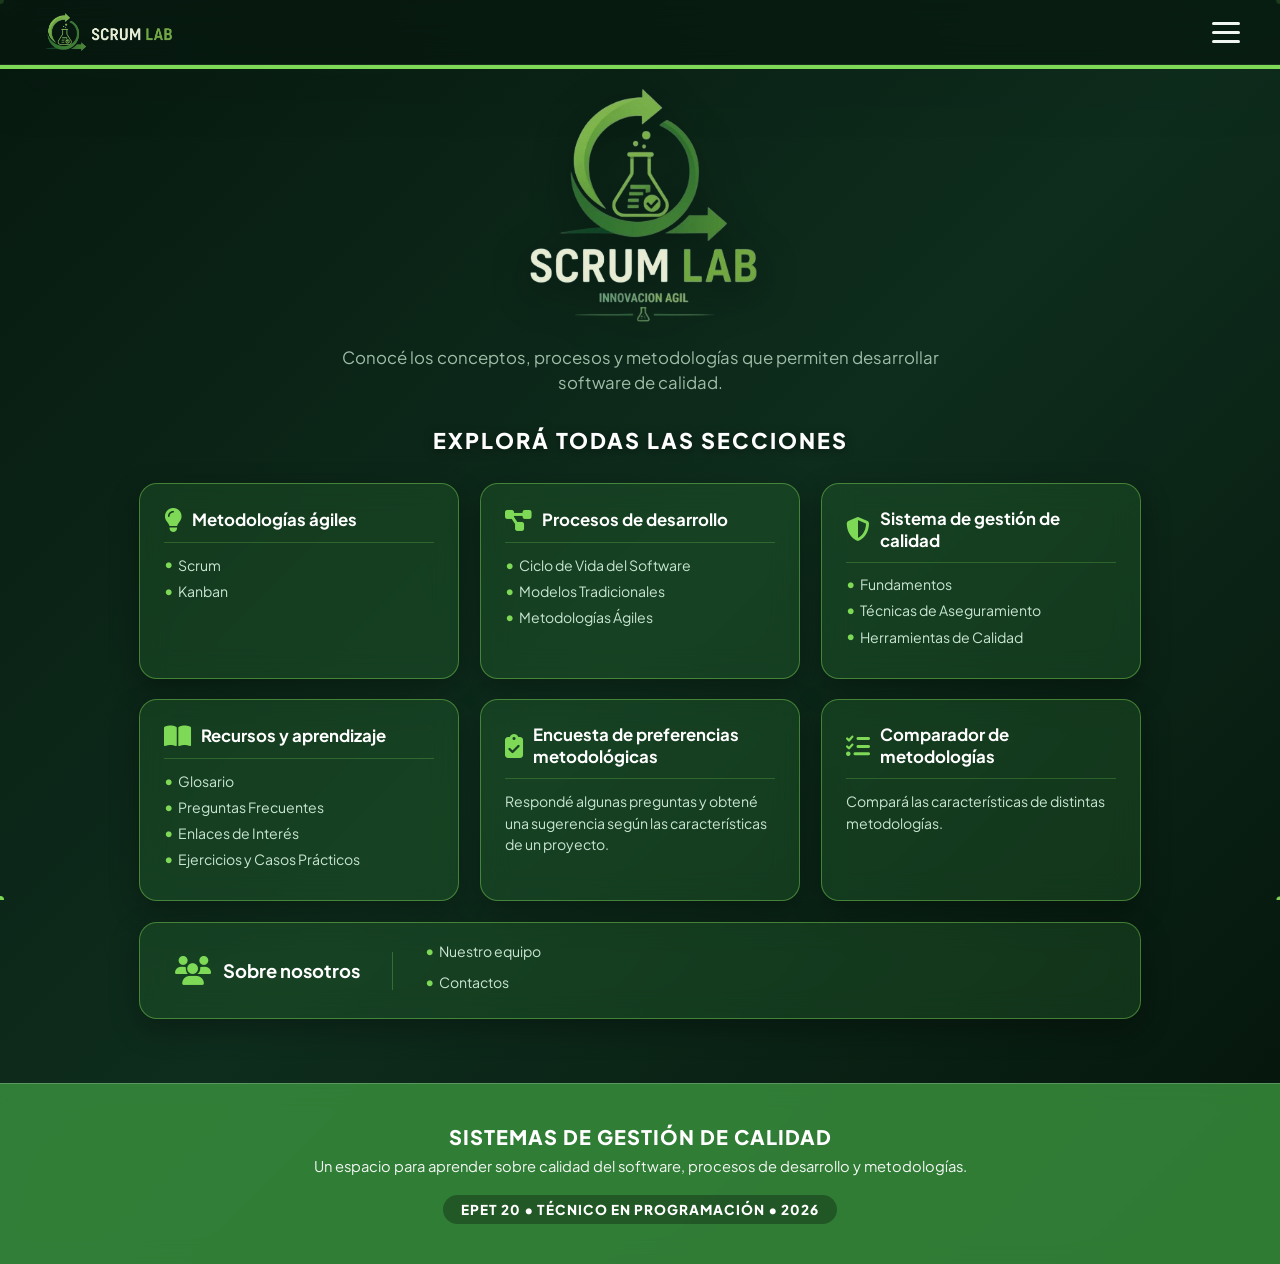
==== commit ee0e500b: "Modificando menu de navegacion" ====
--- a/index.html
+++ b/index.html
@@ -47,8 +47,8 @@
         <h3><i class="fa-solid fa-bolt"></i> Metodologías Ágiles</h3>
         <ul>
           <li><a href="agiles.html"><i class="fa-solid fa-angle-right"></i> Scrum, Kanban, XP</a></li>
-          <li><a href="agiles.html"><i class="fa-solid fa-angle-right"></i> Scrum a Profundidad</a></li>
-          <li><a href="agiles.html"><i class="fa-solid fa-angle-right"></i> Kanban a Profundidad</a></li>
+          <li><a href="agiles.html#scrum-profundidad"><i class="fa-solid fa-angle-right"></i> Scrum a Profundidad</a></li>
+          <li><a href="agiles.html#kanban-profundidad"><i class="fa-solid fa-angle-right"></i> Kanban a Profundidad</a></li>
         </ul>
       </div>
 
